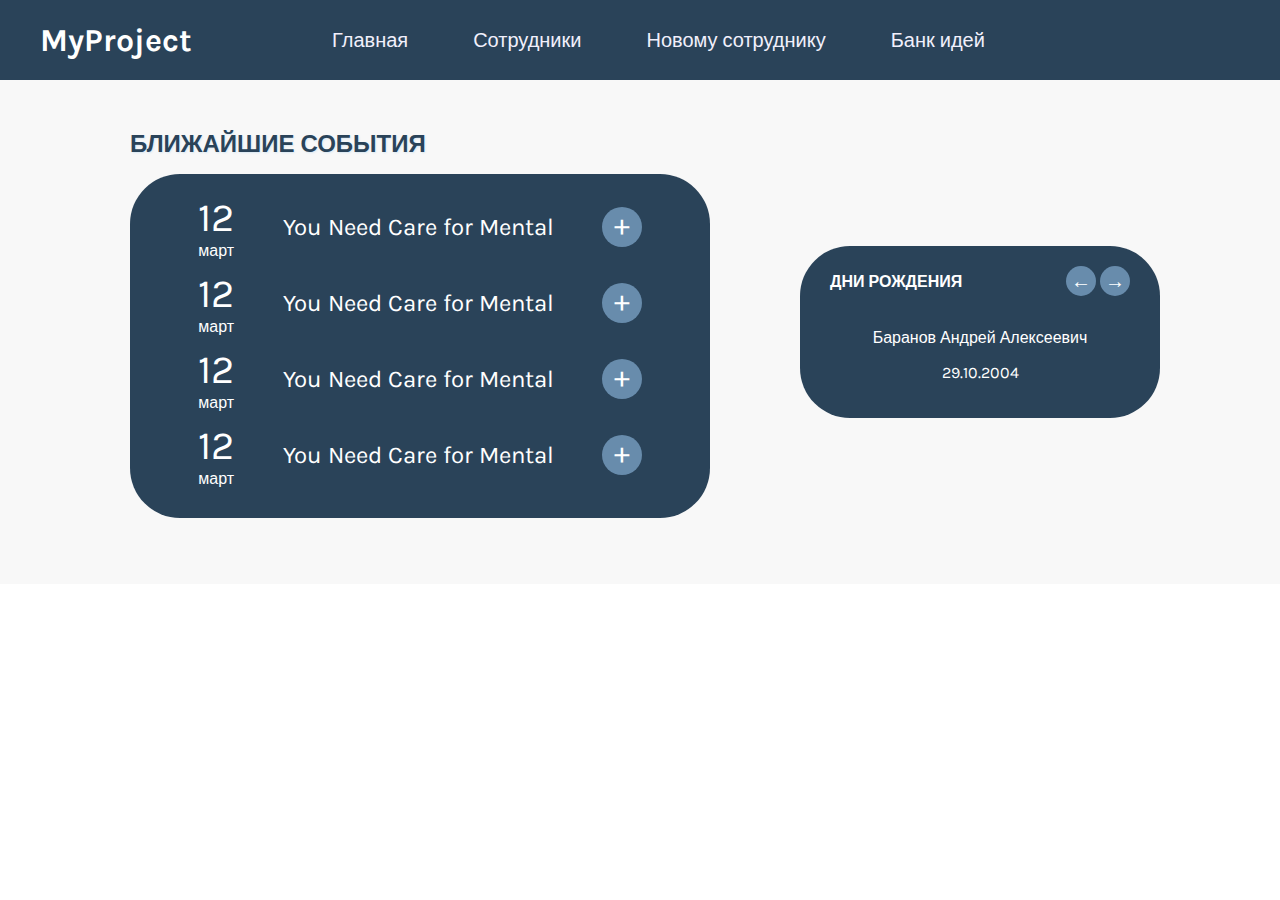
==== index.html @ ff68810d "Add files via upload" ====
<!DOCTYPE html>
<html lang="en">

<head>
    <meta charset="UTF-8">
    <meta name="viewport" content="width=device-width, initial-scale=1.0">
    <title>MyProject</title>
    <link rel="stylesheet" href="style.css">
    <script src="script.js" defer></script>
</head>

<body>

    <header class="header">
        <div class="container">
            <div class="header__inner">
                <a href="#" class="header__logo ">
                    MyProject
                    <!-- <img src="" alt="" class="logo__image"> -->
                </a>
                <nav class="header-menu">
                    <ul class="header-menu__list">
                        <li class="header-menu__item"><a href="index.html" class="header-menu__link">Главная</a></li>
                        <li class="header-menu__item"><a href="person.html" class="header-menu__link">Сотрудники</a>
                        </li>
                        <!-- <li class="header-menu__item"><a href="#" class="header-menu__link">Документы</a></li> -->
                        <!-- <li class="header-menu__item"><a href="#" class="header-menu__link">Чат</a></li> -->

                        <li class="header-menu__item"><a href="#" class="header-menu__link">Новому сотруднику</a></li>
                        <li class="header-menu__item"><a href="#" class="header-menu__link">Банк идей</a></li>
                    </ul>
                </nav>
                <div class="burger">
                    <span></span>
                </div>

            </div>
        </div>
    </header>

    <main>


        <div class="info">
            <div class="container">
                <div class="info__inner">

                    <div class="info-calendar">
                        <div class="info-calendar__logo logo">Ближайшие события</div>
                        <ul class="info-calendar__list">
                            <li class="info-calendar__item">
                                <div class="info-calendar__date">
                                    <p class="day">12</p>
                                    <p class="month">март</p>
                                </div>
                                <p class="info-calendar__text">You Need Care for Mental</p>
                                <a href="#" class="plus__btn">+</a>
                            </li>
                            <li class="info-calendar__item">
                                <div class="info-calendar__date">
                                    <p class="day">12</p>
                                    <p class="month">март</p>
                                </div>
                                <p class="info-calendar__text">You Need Care for Mental</p>
                                <a href="#" class="plus__btn">+</a>
                            </li>
                            <li class="info-calendar__item">
                                <div class="info-calendar__date">
                                    <p class="day">12</p>
                                    <p class="month">март</p>
                                </div>
                                <p class="info-calendar__text">You Need Care for Mental</p>
                                <a href="#" class="plus__btn">+</a>
                            </li>
                            <li class="info-calendar__item">
                                <div class="info-calendar__date">
                                    <p class="day">12</p>
                                    <p class="month">март</p>
                                </div>
                                <p class="info-calendar__text">You Need Care
                                    for Mental
                                </p>
                                <a href="#" class="plus__btn">+</a>
                            </li>



                        </ul>
                    </div>

                    <div class="info-age">
                        <div class="info-age__navigation">
                            <div class="info-age__logo logo">Дни рождения</div>
                            <div class="navigation__btn">
                                <a href="#" class="early__btn btn">←</a>
                                <a href="#" class="next__btn btn">→</a>
                            </div>

                        </div>
                        <div>
                            <ul class="info-age__list">
                                <li class="info-age__item">

                                    <img src="https://i.pinimg.com/736x/79/c1/62/79c16268868eb9fced9c3214aab15311.jpg"
                                        alt="" class="info-age__img">


                                    <p class="info-age__text">Баранов Андрей Алексеевич</p>
                                    <p class="info-age__year">29.10.2004</p>
                                </li>
                            </ul>


                        </div>
                    </div>
                </div>
            </div>
        </div>
        <!-- <div class="news">
            <div class="container">
                <div class="news__logo logo">Последние новости</div>
                <div class="news__inner">
                    <div class="news__item item1">
                        <div class="news__foto"><img class="picture"
                                src="[data-uri]"
                                alt=""> </div>
                        <div class="news__text">
                            <div class="news__title">Перевод на электронную почту</div>
                            <p class="news__paragraph">100% работников fffffgfghgfh fdghtfh fhgfhfgh </p>
                            <a href="" class="news__link">Читать больше -></a>
                        </div>
                    </div>
                    <div class="news__item item3">
                        <div class="news__foto"><img class="picture"
                                src="[data-uri]"
                                alt=""></div>
                        <div class="news__text">
                            <div class="news__title">Перевод на электронную почту</div>
                            <p class="news__paragraph">100% работников переведены на новую электронную почту</p>
                            <a href="" class="news__link">Читать больше -></a>
                        </div>
                    </div>
                    <div class="news__item item1">
                        <div class="news__foto"><img class="picture"
                                src="https://encrypted-tbn0.gstatic.com/images?q=tbn:ANd9GcQX39yBTRbrdT2VwMCjglkIv1FUjASlWn9swQ&usqp=CAU"
                                alt=""></div>
                        <div class="news__text">
                            <div class="news__title">Перевод на электронную почту</div>
                            <p class="news__paragraph">100% работников переведены на новую электронную почту</p>
                            <a href="" class="news__link">Читать больше -></a>
                        </div>
                    </div>
                    <div class="news__item item2">
                        <div class="news__foto"><img class="picture"
                                src="[data-uri]"
                                alt=""></div>
                        <div class="news__text">
                            <div class="news__title">Перевод на электронную почту</div>
                            <p class="news__paragraph">100% работников переведены на новую электронную почту</p>
                            <a href="" class="news__link">Читать больше -></a>
                        </div>
                    </div>



                    <div class="news__item item3">
                        <div class="news__foto"><img class="picture"
                                src="[data-uri]"
                                alt=""></div>
                        <div class="news__text">
                            <div class="news__title">Перевод на электронную почту</div>
                            <p class="news__paragraph">100% работников переу</p>
                            <a href="" class="news__link">Читать больше -></a>
                        </div>
                    </div>
                    <div class="news__item item1">
                        <div class="news__foto"><img class="picture"
                                src="https://encrypted-tbn0.gstatic.com/images?q=tbn:ANd9GcS5I60uC5hzy6dGcmtaspJt8bwlleOa9reFJg&usqp=CAU"
                                alt=""></div>
                        <div class="news__text">
                            <div class="news__title">Перевод на электронную почту</div>
                            <p class="news__paragraph">100% работников переведены на новую электронную почту</p>
                            <a href="" class="news__link">Читать больше -></a>
                        </div>
                    </div>
                    <div class="news__item item2">
                        <div class="news__foto"><img class="picture"
                                src="https://encrypted-tbn0.gstatic.com/images?q=tbn:ANd9GcQ0isu0ItEBhpmp_G-MIfOWr3aFYAHd8tUQJA&usqp=CAU"
                                alt=""></div>
                        <div class="news__text">
                            <div class="news__title">Перевод на электронную почту</div>
                            <p class="news__paragraph">100% работников переведены на новую электронную почту</p>
                            <a href="" class="news__link">Читать больше -></a>
                        </div>
                    </div>
                    <div class="news__item item1">
                        <div class="news__foto"><img class="picture"
                                src="https://encrypted-tbn0.gstatic.com/images?q=tbn:ANd9GcT-EKjIs_dlsFrdu5AnT7IEPlWircNeVNRW9A&usqp=CAU"
                                alt=""></div>
                        <div class="news__text">
                            <div class="news__title">Перевод на электронную почту</div>
                            <p class="news__paragraph">100% работников переведены на новую электронную почту</p>
                            <a href="" class="news__link">Читать больше -></a>
                        </div>

                    </div>
                    <div>
                    </div>
                </div>
            </div>

        </div> -->
    </main>

    <!-- <footer class="footer">
        <div class="container">
            <div class="footer__inner">
                <div class="footer__text">
                    футер
                </div>
            </div>
        </div>
    </footer> -->


</body>

</html>
---- style.css ----
@import url("https://fonts.googleapis.com/css2?family=Karla:ital,wght@0,200..800;1,200..800&display=swap");
html {
  box-sizing: border-box;
}

*,
*::after,
*::before {
  box-sizing: inherit;
}

a {
  text-decoration: none; /*убрать подчеhкивание*/
  color: inherit; /*наследует цвет*/
}

ul {
  list-style: none; /*убрать точки у списка*/
}

.container {
  max-width: 1240px;
  margin: 0 auto;
  padding-left: 20px;
  padding-right: 20px;
  cursor: default;
}
body {
  font-family: "Karla", sans-serif;
  margin: 0px;
}

/* -----------------HEADER------------------------------ */
.open {
  display: flex !important;
}

.header {
  background-color: #2a4359;
  /* position: fixed; */
}
.header__inner {
  min-height: 80px;
  display: flex;
  align-items: center;
}
.header__logo {
  font-size: 32px;
  font-weight: bold;
  color: #ffffff;
}

.header-menu {
  margin: 0px 0px 0px 100px;
}

.header-menu__list {
  display: flex;
  gap: 0 65px; /*расстояние между элеметами 65px*/
}
.header-menu__item {
}

.header-menu__link {
  font-size: 20px;
  color: #f1f0fc;
}

.header-menu__link:hover {
  color: rgb(243, 175, 91);
}

/* БУРГЕР */
.burger {
  display: none;
  position: relative;
  z-index: 50;
  align-items: center;
  justify-content: flex-end;
  width: 30px;
  height: 30px;
}

.burger span {
  height: 2px;
  width: 80%;
  transform: scale(1);
  background-color: #ffffff;
}

.burger::before,
.burger::after {
  content: "";
  position: absolute;
  height: 2px;
  width: 100%;
  background-color: #ffffff;
  transition: all 0.3s ease 0s;
}

.burger::before {
  top: 0;
}

.burger::after {
  bottom: 0;
}

.burger.active span {
  transform: scale(0);
}

.burger.active::before {
  top: 50%;
  transform: rotate(-45deg) translate(0, -50%);
}

.burger.active::after {
  bottom: 50%;
  transform: rotate(45deg) translate(0, 50%);
}

@media (max-width: 1050px) {
  .burger {
    display: flex;
  }

  .header-menu {
    display: none;
    flex-direction: column;
    position: fixed;
    height: 50%;
    width: 100%;
    top: 0;
    bottom: 0;
    left: 0;
    right: 0;
    z-index: 50;
    overflow-y: auto;
    padding: 50px 40px;
    margin: 0;
    background-color: #2a4359;
    animation: burgerAnimation 0.4s;
  }
  .header-menu__list {
    flex-direction: column;
    row-gap: 30px;
  }
  .header-menu__item {
    padding-bottom: 5px;
    border-bottom: solid 1px white;
  }
  .header__inner {
    justify-content: space-between;
  }
}

@keyframes burgerAnimation {
  from {
    opacity: 0;
  }
  to {
    opacity: 1;
  }
}
/* ------------СОБЫТИЯ И ДНИ РОЖДЕНИЯ------------------------------------------ */

.info {
  padding: 40px 0 40px 0;
  background-color: #00000007;
}

.info__inner {
  display: flex;
  justify-content: space-evenly;
  align-items: center;
}

/* --------------СОБЫТИЯ--------------------- */

.info-calendar {
  width: 50%;
  max-height: 450px;
  padding: 10px;
}

.logo {
  font-size: 20px;
  font-weight: 600;
  text-transform: uppercase;
}

.info-calendar__logo {
  color: #2a4359;
  font-size: 24px;
  text-shadow: 1px 1px 2px rgb(217, 232, 243);
}

.info-calendar__list {
  padding: 20px;
  background-color: #2a4359;
  border-radius: 50px;
  color: #ffffff;
}

.info-calendar__item {
  display: flex;
  justify-content: space-evenly;
  align-items: center;

  margin-bottom: 10px;
}

.info-calendar__date {
  text-align: center;
}

.day {
  font-size: 40px;
  margin: 0px;
}

.month {
  margin: 0px;
}

.info-calendar__text {
  font-size: 24px;
  margin: 0px;
  max-width: 280px;
}

.plus__btn {
  border-radius: 50%;
  width: 40px;
  height: 40px;
  font-size: 30px;
  background-color: #688cac;
  color: #ffffff;
  text-align: center;
}

.plus__btn:hover {
  background-color: #c4b071;
  cursor: pointer;
}

@media (max-width: 1000px) {
  .info__inner {
    flex-direction: column;
    /* justify-content: space-evenly; */
    /* align-items: center; */
  }
  .info-calendar {
    width: 90%;
  }
  .info-calendar__item {
    justify-content: space-around;
    margin-bottom: 10px;
  }
}

@media (max-width: 650px) {
  .info {
    padding: 20px 0 20px 0;
    background-color: #00000007;
  }
  .info__inner {
  }
  .info-calendar {
    width: 100%;
    padding: 0;
  }
  .info-calendar__item {
    justify-content: space-between;
    /* margin-bottom: 5px; */
  }
  .info-calendar__logo {
    color: #2a4359;
    font-size: 18px;
    text-shadow: 1px 1px 2px rgb(217, 232, 243);
  }
  .info-calendar__text {
    font-size: 16px;
    margin: 0px;
    max-width: 280px;
    text-align: center;
  }
  .day {
    font-size: 20px;
    margin: 0px;
  }

  .plus__btn {
    border-radius: 50%;
    width: 30px;
    height: 30px;
    font-size: 20px;
    background-color: #688cac;
    color: #ffffff;
    text-align: center;
  }
}

/* --------------ДНИ РОЖДЕНИЯ------------------------------------------------- */

.info-age {
  padding: 20px;
  width: 30%;
  max-height: 400px;
  background-color: #2a4359;
  border-radius: 50px;
}
.info-age__navigation {
  display: flex;
  justify-content: space-between;
  align-items: center;
  padding: 0px 10px 0px 10px;
}

.info-age__logo {
  font-size: 16px;
  color: #ffffff;
}

.navigation__btn {
}
.early__btn {
}

.next__btn {
}

.btn {
  display: inline-flex;
  justify-content: center;
  align-items: center;
  border-radius: 50%;
  width: 30px;
  height: 30px;
  font-size: 20px;
  background-color: #688cac;
  color: #ffffff;
  /* font-weight: 900; */
}

.btn:hover {
  background-color: #c4b071;
  cursor: pointer;
}

.info-age__list {
  padding-left: 0px;
}

.info-age__item {
  display: flex;
  flex-direction: column;
  align-items: center;
  color: rgb(255, 255, 255);
}

.info-age__img {
  width: 200px;
  border-radius: 50%;
}

.info-age__text {
  margin-bottom: 0px;
  text-align: center;
}

.info-age__year {
  margin-bottom: 0px;
}

@media (max-width: 1000px) {
  .info-age {
    width: 60%;
  }
  .info-age__img {
    width: 200px;
  }
  .info-age__logo {
    font-size: 18px;
  }
}

@media (max-width: 650px) {
  .info-age {
    width: 100%;
  }
  .info-age__img {
    width: 100px;
  }
  .info-age__logo {
    font-size: 18px;
  }
}

/* ----------НОВОСТИ---------------------------------- */
.news {
  background-color: #2a4359;
  padding: 40px 0 40px 0;
  /* color: #000000; */
}

.news__inner {
  display: flex;
  flex-wrap: wrap;
  gap: 20px;
  justify-content: center;

  /* border: 10px solid #f1f0fc; */
}

.news__logo {
  text-align: center;
  padding: 20px 0px 20px 0px;
  font-size: 24px;
  margin-bottom: 30px;
  color: #ffffff;
}

.news__item {
  background-color: rgb(255, 255, 255);
  height: 270px;
  width: calc(25% - 15px);
  border: solid 4px #c4b071;

  padding: 15px;
  margin-bottom: 20px;
  display: flex;
  flex-direction: column;
  align-items: center;
  justify-content: center;
}

.item1 {
  border-radius: 80px;
}

.item2 {
  border-top-left-radius: 80px;
  border-bottom-right-radius: 80px;
  border-bottom-left-radius: 80px;
}

.item3 {
  border-top-left-radius: 80px;
  border-top-right-radius: 80px;
  border-bottom-right-radius: 80px;
}

.news__foto {
}

.picture {
  /* border-top-left-radius: 80px; */
  /* width: 100px; */
  height: 100px;
  padding-bottom: 10px;
}

.news__text {
  text-align: center;
}

.news__title {
}

.news__paragraph {
}

.news__link {
  text-transform: uppercase;
}

.news__link:hover {
  color: #c4b071;
}

/* -------------FOOTER---------------------- */
.footer {
  background-color: #3e5163;
}

.footer__inner {
  display: flex;
  height: 65px;
  justify-content: center; /*выравнивает по горизонтали по центру*/
  align-items: center; /*выравниет по вертикали по центру*/
}

.footer__text {
  color: #ffffff;
  font-size: 12px;
  letter-spacing: 0.3px; /*расстояние между буквами*/
}
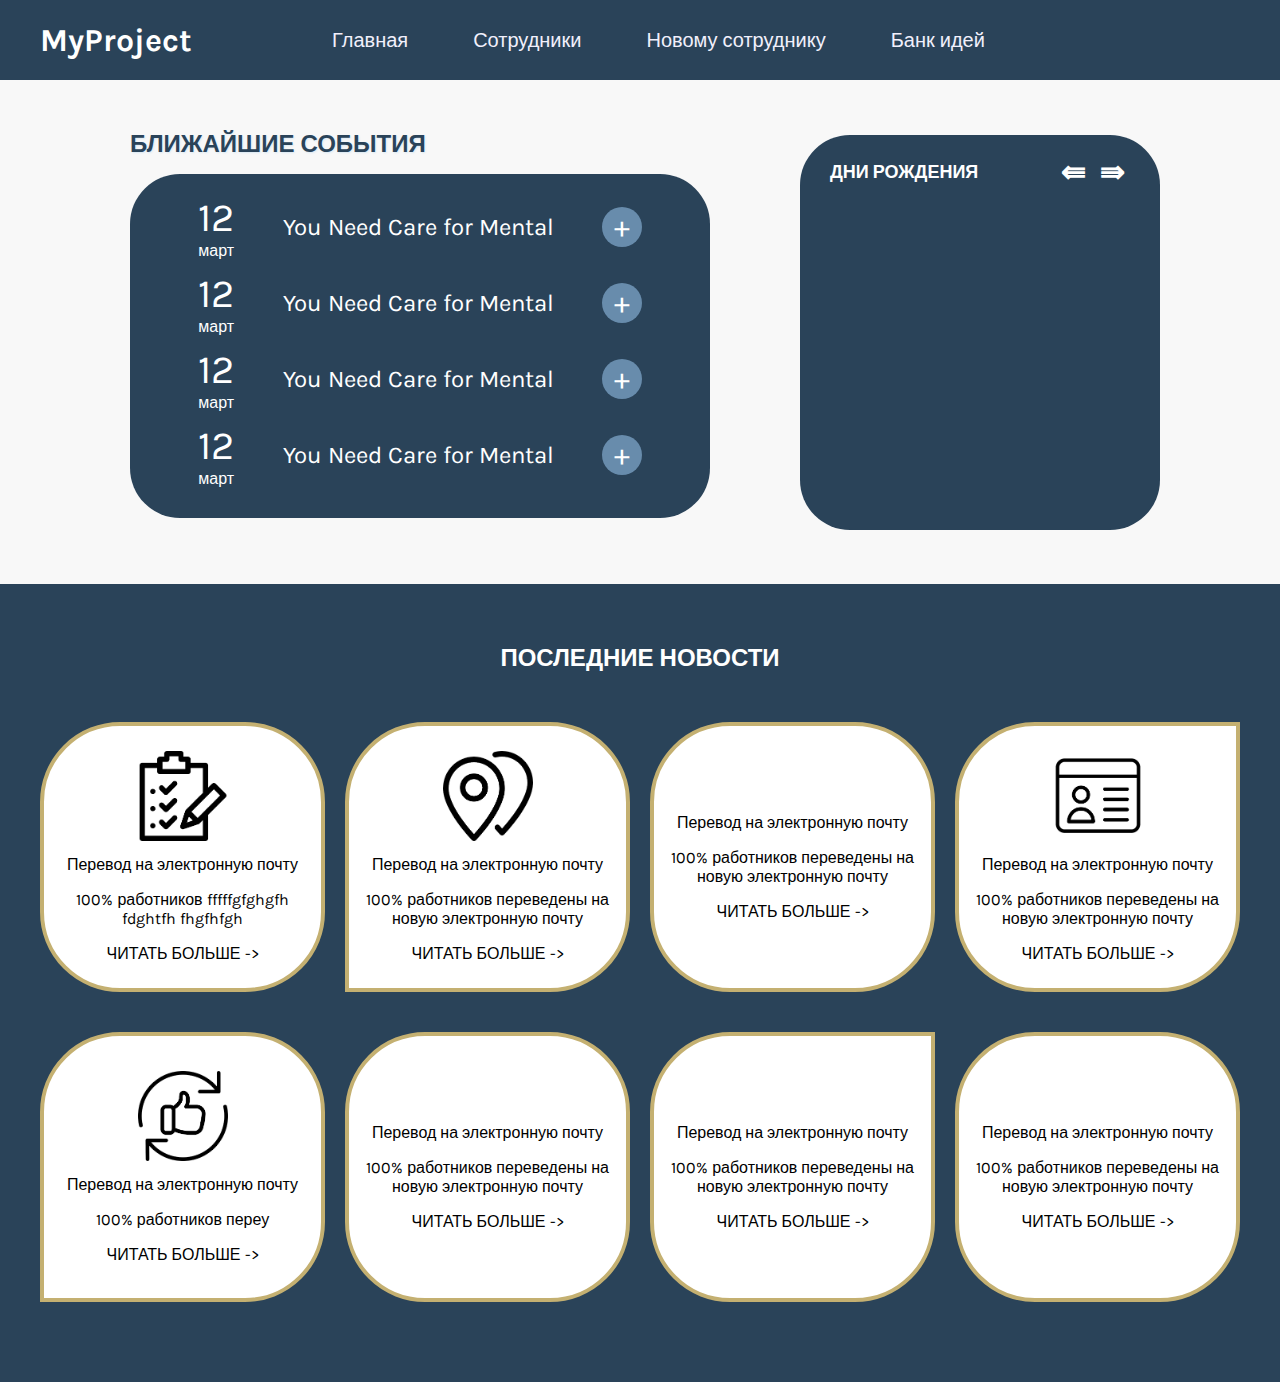
==== commit c5703e34: "Add files via upload" ====
--- a/index.html
+++ b/index.html
@@ -92,14 +92,14 @@
                         <div class="info-age__navigation">
                             <div class="info-age__logo logo">Дни рождения</div>
                             <div class="navigation__btn">
-                                <a href="#" class="early__btn btn">←</a>
-                                <a href="#" class="next__btn btn">→</a>
+                                <a href="#" class="early__btn btn">⇚</a>
+                                <a href="#" class="next__btn btn">⇛</a>
                             </div>
 
                         </div>
-                        <div>
-                            <ul class="info-age__list">
-                                <li class="info-age__item">
+                        <div class="slider">
+                            <ul class="info-age__list" id="age__list">
+                                <!-- <li class="info-age__item">
 
                                     <img src="https://i.pinimg.com/736x/79/c1/62/79c16268868eb9fced9c3214aab15311.jpg"
                                         alt="" class="info-age__img">
@@ -107,7 +107,7 @@
 
                                     <p class="info-age__text">Баранов Андрей Алексеевич</p>
                                     <p class="info-age__year">29.10.2004</p>
-                                </li>
+                                </li> -->
                             </ul>
 
 
@@ -116,7 +116,7 @@
                 </div>
             </div>
         </div>
-        <!-- <div class="news">
+        <div class="news">
             <div class="container">
                 <div class="news__logo logo">Последние новости</div>
                 <div class="news__inner">
@@ -209,7 +209,7 @@
                 </div>
             </div>
 
-        </div> -->
+        </div>
     </main>
 
     <!-- <footer class="footer">
--- a/style.css
+++ b/style.css
@@ -14,6 +14,13 @@
   color: inherit; /*наследует цвет*/
 }
 
+input,
+textarea,
+button,
+select,
+a {
+  -webkit-tap-highlight-color: transparent; /* убрать синее выделение вокруг кнопок*/
+}
 ul {
   list-style: none; /*убрать точки у списка*/
 }
@@ -48,6 +55,12 @@
   font-size: 32px;
   font-weight: bold;
   color: #ffffff;
+}
+
+@media (max-width: 650px) {
+  .header__logo {
+    font-size: 26px;
+  }
 }
 
 .header-menu {
@@ -129,7 +142,7 @@
     display: none;
     flex-direction: column;
     position: fixed;
-    height: 50%;
+    height: 40%;
     width: 100%;
     top: 0;
     bottom: 0;
@@ -145,6 +158,7 @@
   .header-menu__list {
     flex-direction: column;
     row-gap: 30px;
+    padding-left: 20px;
   }
   .header-menu__item {
     padding-bottom: 5px;
@@ -237,7 +251,9 @@
   font-size: 30px;
   background-color: #688cac;
   color: #ffffff;
-  text-align: center;
+  display: flex;
+  justify-content: center;
+  align-items: center;
 }
 
 .plus__btn:hover {
@@ -317,9 +333,12 @@
   align-items: center;
   padding: 0px 10px 0px 10px;
 }
-
+.slider {
+  height: 320px;
+  overflow: hidden;
+}
 .info-age__logo {
-  font-size: 16px;
+  font-size: 18px;
   color: #ffffff;
 }
 
@@ -336,28 +355,42 @@
   justify-content: center;
   align-items: center;
   border-radius: 50%;
-  width: 30px;
-  height: 30px;
-  font-size: 20px;
-  background-color: #688cac;
-  color: #ffffff;
-  /* font-weight: 900; */
+  width: 35px;
+  height: 35px;
+  font-size: 30px;
+  /* background-color: #688cac; */
+  font-weight: bold;
+  color: #ffffff;
+  position: relative;
+  outline: none;
+  /* text-shadow: rgb(255, 85, 0) 1px 0 10px; */
 }
 
 .btn:hover {
-  background-color: #c4b071;
+  color: #c4b071;
+  /* background-color: #c4b071; */
   cursor: pointer;
 }
 
 .info-age__list {
+  /* display: flex; */
+  /* flex-direction: row; */
   padding-left: 0px;
+  position: relative;
+  bottom: 0;
+  transition: bottom ease 1s;
+  /* bottom: 30px; */
 }
 
 .info-age__item {
+  /* border: 1px solid #688cac; */
+  height: 320px;
   display: flex;
   flex-direction: column;
   align-items: center;
+  text-align: center;
   color: rgb(255, 255, 255);
+  padding: 5px 0;
 }
 
 .info-age__img {
@@ -381,9 +414,6 @@
   .info-age__img {
     width: 200px;
   }
-  .info-age__logo {
-    font-size: 18px;
-  }
 }
 
 @media (max-width: 650px) {
@@ -394,7 +424,11 @@
     width: 100px;
   }
   .info-age__logo {
-    font-size: 18px;
+    font-size: 16px;
+  }
+  .slider {
+    height: 210px;
+    overflow: hidden;
   }
 }
 
@@ -480,6 +514,48 @@
   color: #c4b071;
 }
 
+@media (max-width: 1150px) {
+  .news__item {
+    width: calc(45% - 15px);
+  }
+}
+
+@media (max-width: 650px) {
+  .news {
+    padding: 30px 0 20px 0;
+  }
+  .news__logo {
+    padding: 0px;
+    font-size: 18px;
+    margin-bottom: 20px;
+  }
+  .news__item {
+    height: 240px;
+    width: calc(90% - 15px);
+    margin-bottom: 0px;
+  }
+  .picture {
+    height: 70px;
+  }
+  .news__paragraph {
+    font-size: 16px;
+  }
+  .news__link {
+    text-transform: uppercase;
+    font-size: 16px;
+  }
+}
+
+@media (max-width: 450px) {
+  .news__item {
+    height: 240px;
+    width: calc(100% - 15px);
+  }
+  .news__paragraph {
+    font-size: 14px;
+  }
+}
+
 /* -------------FOOTER---------------------- */
 .footer {
   background-color: #3e5163;
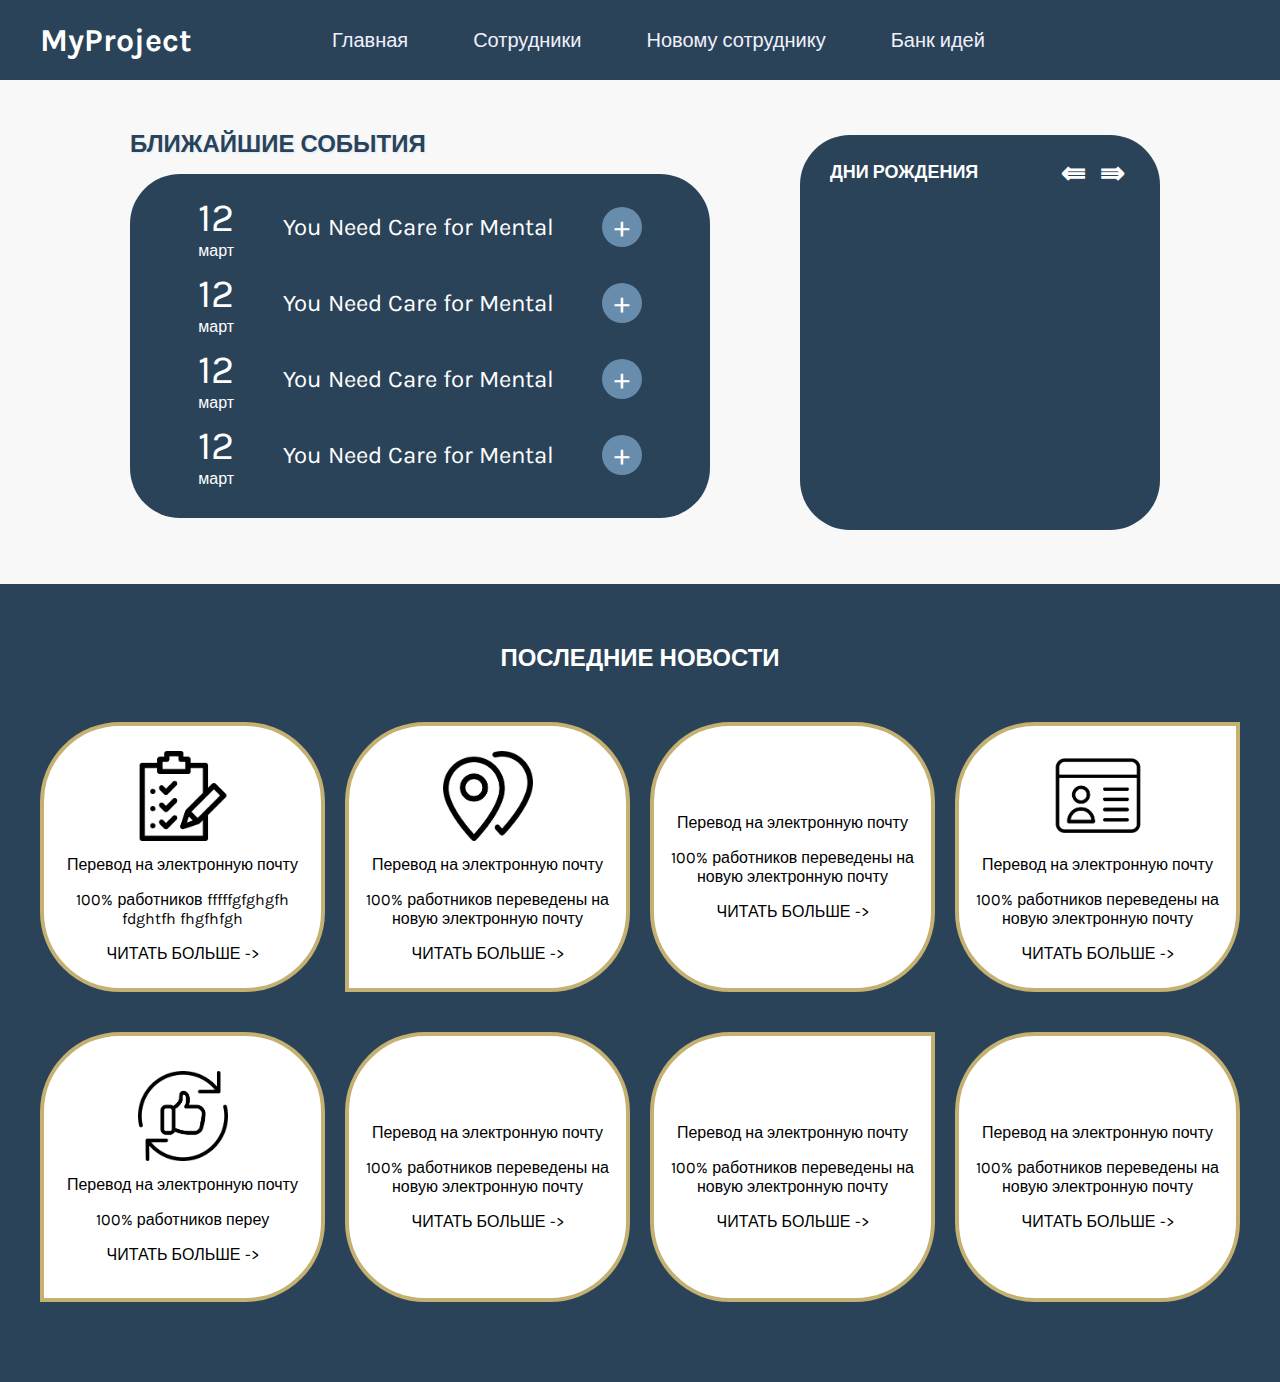
==== commit df3eb93a: "Add files via upload" ====
--- a/index.html
+++ b/index.html
@@ -92,8 +92,8 @@
                         <div class="info-age__navigation">
                             <div class="info-age__logo logo">Дни рождения</div>
                             <div class="navigation__btn">
-                                <a href="#" class="early__btn btn">⇚</a>
-                                <a href="#" class="next__btn btn">⇛</a>
+                                <button class="early__btn btn">⇚</button>
+                                <button href="#" class="next__btn btn">⇛</button>
                             </div>
 
                         </div>
--- a/style.css
+++ b/style.css
@@ -142,7 +142,7 @@
     display: none;
     flex-direction: column;
     position: fixed;
-    height: 40%;
+    height: 350px;
     width: 100%;
     top: 0;
     bottom: 0;
@@ -358,7 +358,8 @@
   width: 35px;
   height: 35px;
   font-size: 30px;
-  /* background-color: #688cac; */
+  background-color: #2a4359;
+  border: 0;
   font-weight: bold;
   color: #ffffff;
   position: relative;
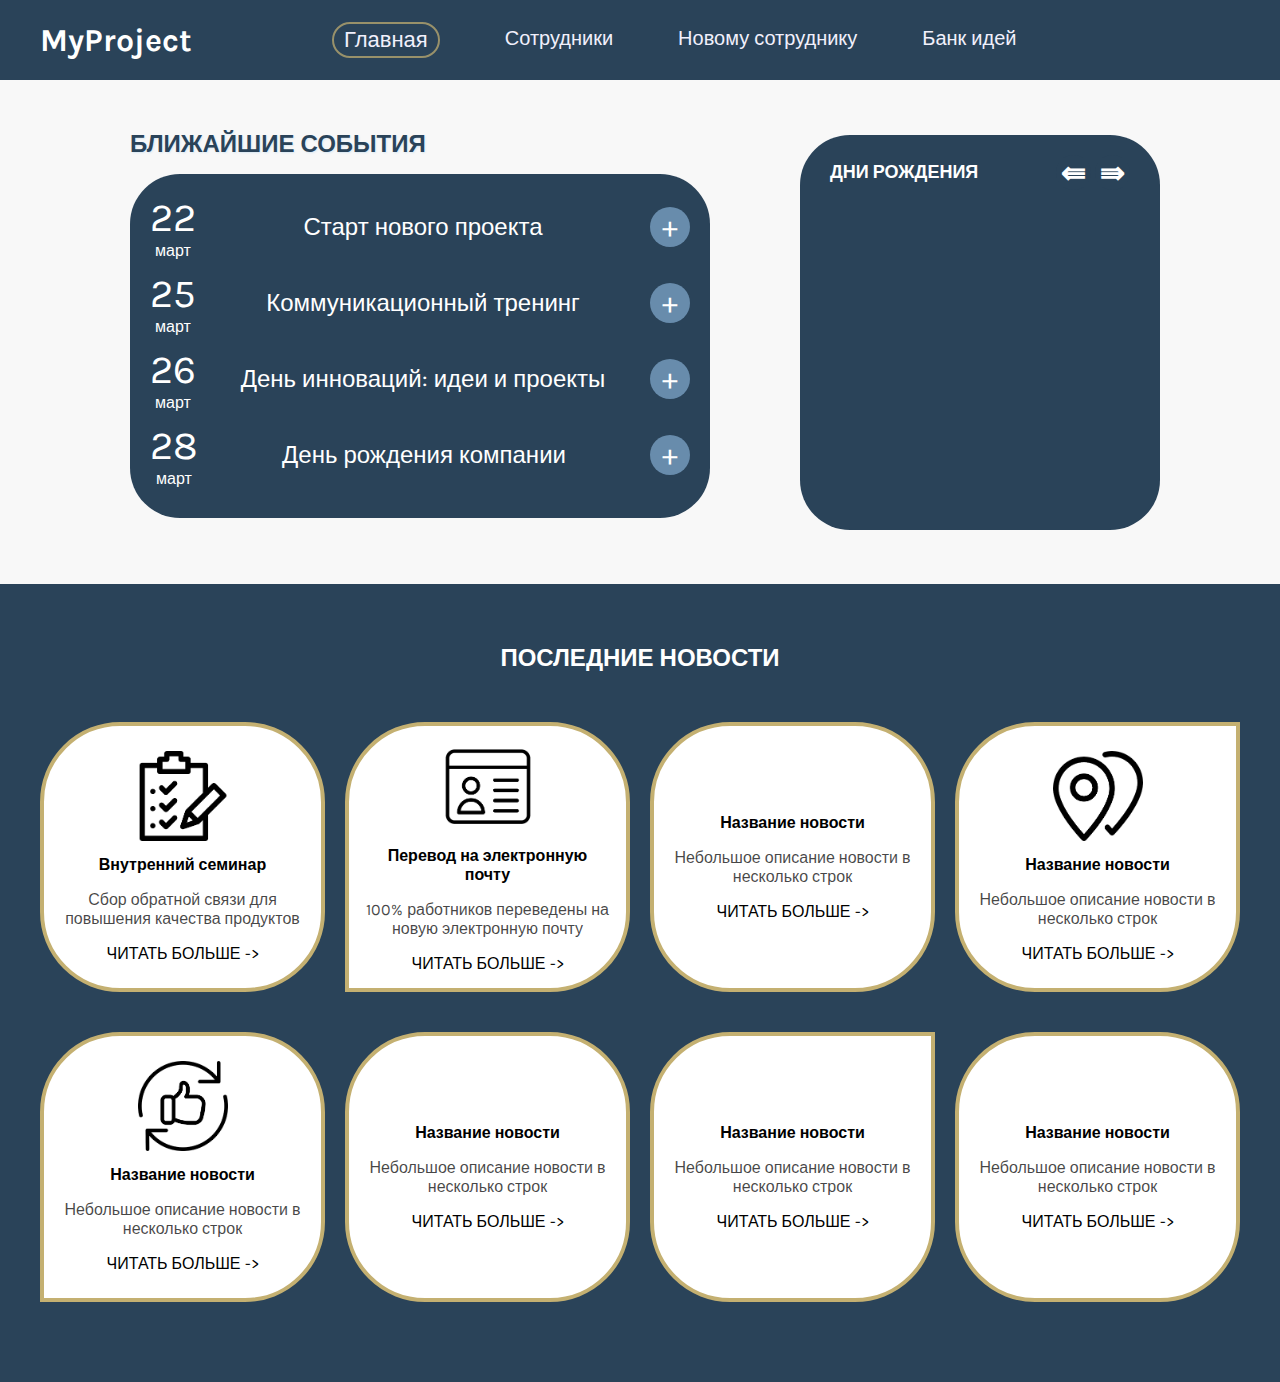
==== commit c7a7d05d: "Add files via upload" ====
--- a/index.html
+++ b/index.html
@@ -20,14 +20,17 @@
                 </a>
                 <nav class="header-menu">
                     <ul class="header-menu__list">
-                        <li class="header-menu__item"><a href="index.html" class="header-menu__link">Главная</a></li>
+                        <li class="header-menu__item"><a href="index.html" class="header-menu__link"
+                                id="main__link">Главная</a></li>
                         <li class="header-menu__item"><a href="person.html" class="header-menu__link">Сотрудники</a>
                         </li>
                         <!-- <li class="header-menu__item"><a href="#" class="header-menu__link">Документы</a></li> -->
                         <!-- <li class="header-menu__item"><a href="#" class="header-menu__link">Чат</a></li> -->
 
-                        <li class="header-menu__item"><a href="#" class="header-menu__link">Новому сотруднику</a></li>
-                        <li class="header-menu__item"><a href="#" class="header-menu__link">Банк идей</a></li>
+                        <li class="header-menu__item"><a href="#" class="header-menu__link" id="newPerson__link">Новому
+                                сотруднику</a></li>
+                        <li class="header-menu__item"><a href="#" class="header-menu__link" id="idea__link">Банк
+                                идей</a></li>
                     </ul>
                 </nav>
                 <div class="burger">
@@ -50,35 +53,34 @@
                         <ul class="info-calendar__list">
                             <li class="info-calendar__item">
                                 <div class="info-calendar__date">
-                                    <p class="day">12</p>
-                                    <p class="month">март</p>
-                                </div>
-                                <p class="info-calendar__text">You Need Care for Mental</p>
-                                <a href="#" class="plus__btn">+</a>
-                            </li>
-                            <li class="info-calendar__item">
-                                <div class="info-calendar__date">
-                                    <p class="day">12</p>
-                                    <p class="month">март</p>
-                                </div>
-                                <p class="info-calendar__text">You Need Care for Mental</p>
-                                <a href="#" class="plus__btn">+</a>
-                            </li>
-                            <li class="info-calendar__item">
-                                <div class="info-calendar__date">
-                                    <p class="day">12</p>
-                                    <p class="month">март</p>
-                                </div>
-                                <p class="info-calendar__text">You Need Care for Mental</p>
-                                <a href="#" class="plus__btn">+</a>
-                            </li>
-                            <li class="info-calendar__item">
-                                <div class="info-calendar__date">
-                                    <p class="day">12</p>
-                                    <p class="month">март</p>
-                                </div>
-                                <p class="info-calendar__text">You Need Care
-                                    for Mental
+                                    <p class="day">22</p>
+                                    <p class="month">март</p>
+                                </div>
+                                <p class="info-calendar__text">Старт нового проекта</p>
+                                <a href="#" class="plus__btn">+</a>
+                            </li>
+                            <li class="info-calendar__item">
+                                <div class="info-calendar__date">
+                                    <p class="day">25</p>
+                                    <p class="month">март</p>
+                                </div>
+                                <p class="info-calendar__text">Коммуникационный тренинг</p>
+                                <a href="#" class="plus__btn">+</a>
+                            </li>
+                            <li class="info-calendar__item">
+                                <div class="info-calendar__date">
+                                    <p class="day">26</p>
+                                    <p class="month">март</p>
+                                </div>
+                                <p class="info-calendar__text">День инноваций: идеи и проекты</p>
+                                <a href="#" class="plus__btn">+</a>
+                            </li>
+                            <li class="info-calendar__item">
+                                <div class="info-calendar__date">
+                                    <p class="day">28</p>
+                                    <p class="month">март</p>
+                                </div>
+                                <p class="info-calendar__text">День рождения компании
                                 </p>
                                 <a href="#" class="plus__btn">+</a>
                             </li>
@@ -93,7 +95,7 @@
                             <div class="info-age__logo logo">Дни рождения</div>
                             <div class="navigation__btn">
                                 <button class="early__btn btn">⇚</button>
-                                <button href="#" class="next__btn btn">⇛</button>
+                                <button class="next__btn btn">⇛</button>
                             </div>
 
                         </div>
@@ -125,14 +127,14 @@
                                 src="[data-uri]"
                                 alt=""> </div>
                         <div class="news__text">
-                            <div class="news__title">Перевод на электронную почту</div>
-                            <p class="news__paragraph">100% работников fffffgfghgfh fdghtfh fhgfhfgh </p>
+                            <div class="news__title">Внутренний семинар</div>
+                            <p class="news__paragraph">Сбор обратной связи для повышения качества продуктов </p>
                             <a href="" class="news__link">Читать больше -></a>
                         </div>
                     </div>
                     <div class="news__item item3">
                         <div class="news__foto"><img class="picture"
-                                src="[data-uri]"
+                                src="[data-uri]"
                                 alt=""></div>
                         <div class="news__text">
                             <div class="news__title">Перевод на электронную почту</div>
@@ -145,18 +147,18 @@
                                 src="https://encrypted-tbn0.gstatic.com/images?q=tbn:ANd9GcQX39yBTRbrdT2VwMCjglkIv1FUjASlWn9swQ&usqp=CAU"
                                 alt=""></div>
                         <div class="news__text">
-                            <div class="news__title">Перевод на электронную почту</div>
-                            <p class="news__paragraph">100% работников переведены на новую электронную почту</p>
+                            <div class="news__title">Название новости</div>
+                            <p class="news__paragraph">Небольшое описание новости в несколько строк</p>
                             <a href="" class="news__link">Читать больше -></a>
                         </div>
                     </div>
                     <div class="news__item item2">
                         <div class="news__foto"><img class="picture"
-                                src="[data-uri]"
-                                alt=""></div>
-                        <div class="news__text">
-                            <div class="news__title">Перевод на электронную почту</div>
-                            <p class="news__paragraph">100% работников переведены на новую электронную почту</p>
+                                src="[data-uri]"
+                                alt=""></div>
+                        <div class="news__text">
+                            <div class="news__title">Название новости</div>
+                            <p class="news__paragraph">Небольшое описание новости в несколько строк</p>
                             <a href="" class="news__link">Читать больше -></a>
                         </div>
                     </div>
@@ -168,8 +170,8 @@
                                 src="[data-uri]"
                                 alt=""></div>
                         <div class="news__text">
-                            <div class="news__title">Перевод на электронную почту</div>
-                            <p class="news__paragraph">100% работников переу</p>
+                            <div class="news__title">Название новости</div>
+                            <p class="news__paragraph">Небольшое описание новости в несколько строк</p>
                             <a href="" class="news__link">Читать больше -></a>
                         </div>
                     </div>
@@ -178,8 +180,8 @@
                                 src="https://encrypted-tbn0.gstatic.com/images?q=tbn:ANd9GcS5I60uC5hzy6dGcmtaspJt8bwlleOa9reFJg&usqp=CAU"
                                 alt=""></div>
                         <div class="news__text">
-                            <div class="news__title">Перевод на электронную почту</div>
-                            <p class="news__paragraph">100% работников переведены на новую электронную почту</p>
+                            <div class="news__title">Название новости</div>
+                            <p class="news__paragraph">Небольшое описание новости в несколько строк</p>
                             <a href="" class="news__link">Читать больше -></a>
                         </div>
                     </div>
@@ -188,8 +190,8 @@
                                 src="https://encrypted-tbn0.gstatic.com/images?q=tbn:ANd9GcQ0isu0ItEBhpmp_G-MIfOWr3aFYAHd8tUQJA&usqp=CAU"
                                 alt=""></div>
                         <div class="news__text">
-                            <div class="news__title">Перевод на электронную почту</div>
-                            <p class="news__paragraph">100% работников переведены на новую электронную почту</p>
+                            <div class="news__title">Название новости</div>
+                            <p class="news__paragraph">Небольшое описание новости в несколько строк</p>
                             <a href="" class="news__link">Читать больше -></a>
                         </div>
                     </div>
@@ -198,8 +200,8 @@
                                 src="https://encrypted-tbn0.gstatic.com/images?q=tbn:ANd9GcT-EKjIs_dlsFrdu5AnT7IEPlWircNeVNRW9A&usqp=CAU"
                                 alt=""></div>
                         <div class="news__text">
-                            <div class="news__title">Перевод на электронную почту</div>
-                            <p class="news__paragraph">100% работников переведены на новую электронную почту</p>
+                            <div class="news__title">Название новости</div>
+                            <p class="news__paragraph">Небольшое описание новости в несколько строк</p>
                             <a href="" class="news__link">Читать больше -></a>
                         </div>
 
--- a/style.css
+++ b/style.css
@@ -80,8 +80,37 @@
 }
 
 .header-menu__link:hover {
-  color: rgb(243, 175, 91);
-}
+  color: #edd37e;
+}
+
+#main__link {
+  padding: 3px 10px;
+  margin-bottom: 10px;
+  font-size: 22px;
+  border: 2px solid #c4b171b6;
+  border-radius: 20px;
+}
+#person__link {
+  padding: 3px 10px;
+  margin-bottom: 10px;
+  font-size: 22px;
+  border: 2px solid #c4b171b6;
+  border-radius: 20px;
+}
+/* #newPerson__link {
+  padding: 3px 10px;
+  margin-bottom: 10px;
+  font-size: 22px;
+  border: 2px solid #c4b171b6;
+  border-radius: 20px;
+}
+#idea__link {
+  padding: 3px 10px;
+  margin-bottom: 10px;
+  font-size: 22px;
+  border: 2px solid #c4b171b6;
+  border-radius: 20px;
+} */
 
 /* БУРГЕР */
 .burger {
@@ -161,7 +190,7 @@
     padding-left: 20px;
   }
   .header-menu__item {
-    padding-bottom: 5px;
+    padding-bottom: 10px;
     border-bottom: solid 1px white;
   }
   .header__inner {
@@ -219,7 +248,7 @@
 
 .info-calendar__item {
   display: flex;
-  justify-content: space-evenly;
+  justify-content: space-between;
   align-items: center;
 
   margin-bottom: 10px;
@@ -241,7 +270,8 @@
 .info-calendar__text {
   font-size: 24px;
   margin: 0px;
-  max-width: 280px;
+  max-width: 370px;
+  text-align: center;
 }
 
 .plus__btn {
@@ -271,7 +301,7 @@
     width: 90%;
   }
   .info-calendar__item {
-    justify-content: space-around;
+    justify-content: space-between;
     margin-bottom: 10px;
   }
 }
@@ -289,6 +319,7 @@
   }
   .info-calendar__item {
     justify-content: space-between;
+
     /* margin-bottom: 5px; */
   }
   .info-calendar__logo {
@@ -299,7 +330,7 @@
   .info-calendar__text {
     font-size: 16px;
     margin: 0px;
-    max-width: 280px;
+    /* max-width: 160px; */
     text-align: center;
   }
   .day {
@@ -315,6 +346,11 @@
     background-color: #688cac;
     color: #ffffff;
     text-align: center;
+  }
+}
+@media (max-width: 460px) {
+  .info-calendar__text {
+    max-width: 160px;
   }
 }
 
@@ -396,6 +432,7 @@
 
 .info-age__img {
   width: 200px;
+  /* height: 200px; */
   border-radius: 50%;
 }
 
@@ -423,6 +460,7 @@
   }
   .info-age__img {
     width: 100px;
+    /* height: 100px; */
   }
   .info-age__logo {
     font-size: 16px;
@@ -502,9 +540,11 @@
 }
 
 .news__title {
+  font-weight: 600;
 }
 
 .news__paragraph {
+  color: #000000ba;
 }
 
 .news__link {
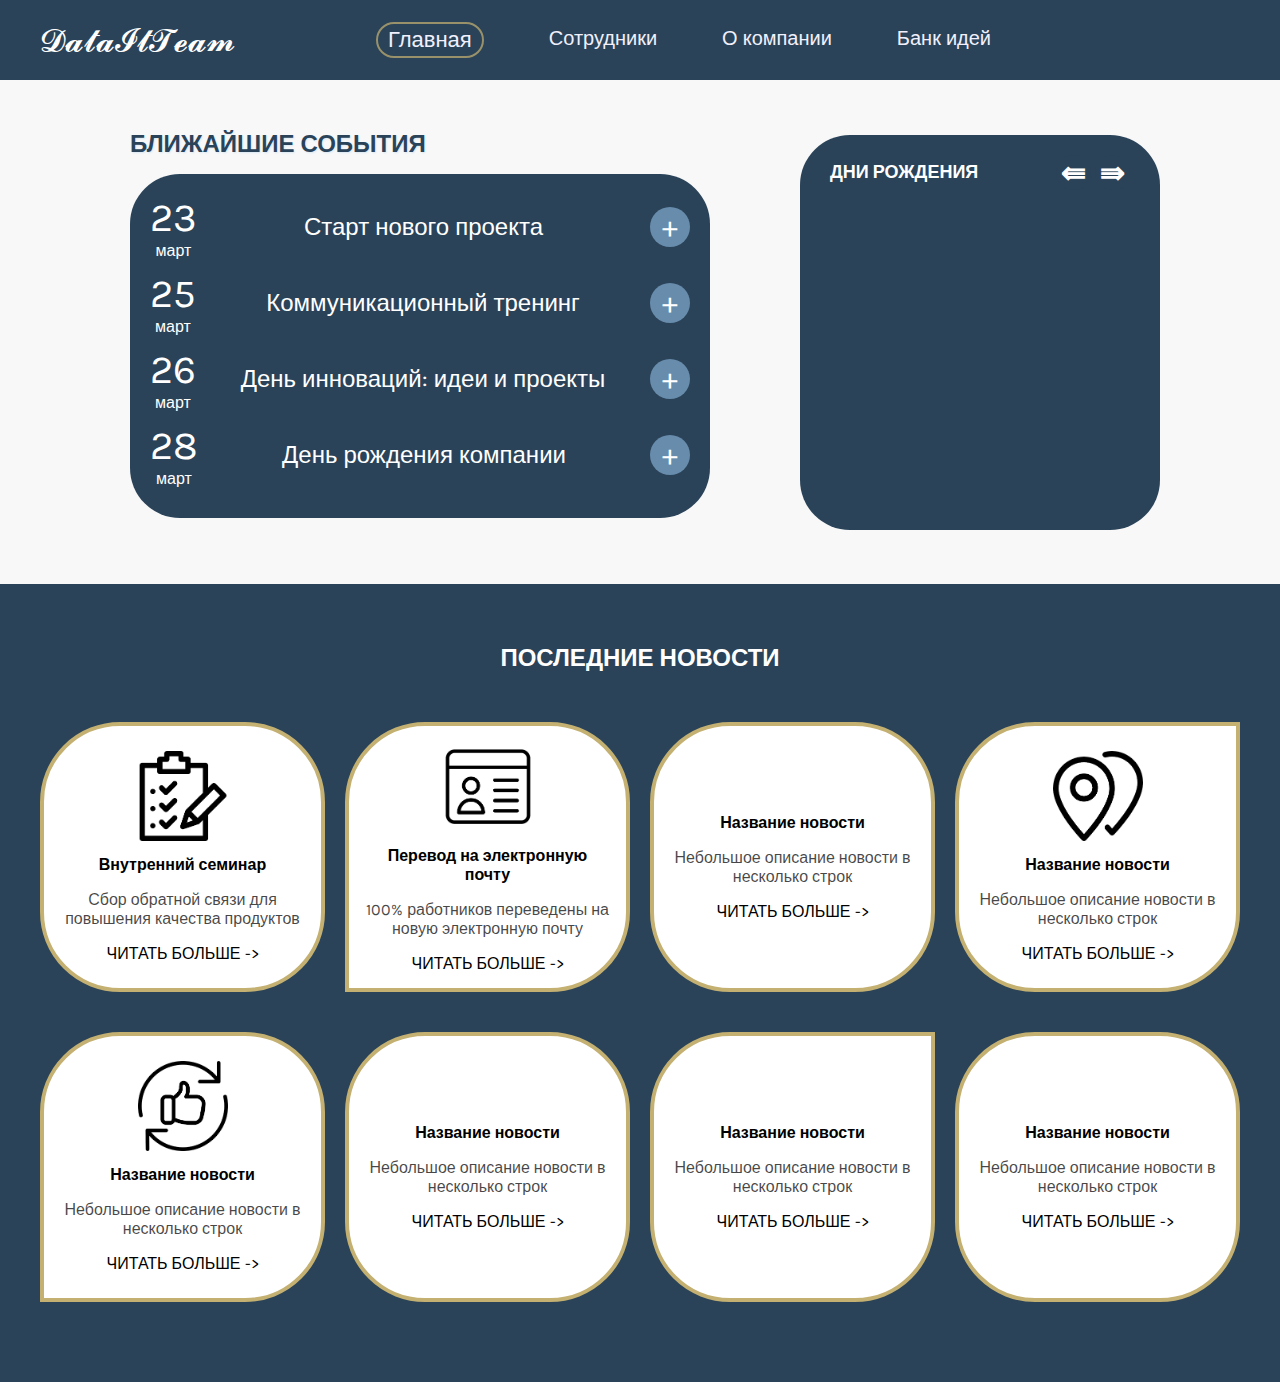
==== commit 1f40884e: "Add files via upload" ====
--- a/index.html
+++ b/index.html
@@ -15,7 +15,7 @@
         <div class="container">
             <div class="header__inner">
                 <a href="#" class="header__logo ">
-                    MyProject
+                    𝓓𝓪𝓽𝓪𝓘𝓽𝓣𝓮𝓪𝓶
                     <!-- <img src="" alt="" class="logo__image"> -->
                 </a>
                 <nav class="header-menu">
@@ -27,9 +27,9 @@
                         <!-- <li class="header-menu__item"><a href="#" class="header-menu__link">Документы</a></li> -->
                         <!-- <li class="header-menu__item"><a href="#" class="header-menu__link">Чат</a></li> -->
 
-                        <li class="header-menu__item"><a href="#" class="header-menu__link" id="newPerson__link">Новому
-                                сотруднику</a></li>
-                        <li class="header-menu__item"><a href="#" class="header-menu__link" id="idea__link">Банк
+                        <li class="header-menu__item"><a href="#" class="header-menu__link" id="newPerson__link">О
+                                компании</a></li>
+                        <li class="header-menu__item"><a href="idea.html" class="header-menu__link">Банк
                                 идей</a></li>
                     </ul>
                 </nav>
@@ -53,7 +53,7 @@
                         <ul class="info-calendar__list">
                             <li class="info-calendar__item">
                                 <div class="info-calendar__date">
-                                    <p class="day">22</p>
+                                    <p class="day">23</p>
                                     <p class="month">март</p>
                                 </div>
                                 <p class="info-calendar__text">Старт нового проекта</p>
--- a/style.css
+++ b/style.css
@@ -53,7 +53,7 @@
 }
 .header__logo {
   font-size: 32px;
-  font-weight: bold;
+  /* font-weight: bold; */
   color: #ffffff;
 }
 
@@ -103,14 +103,14 @@
   font-size: 22px;
   border: 2px solid #c4b171b6;
   border-radius: 20px;
-}
+}*/
 #idea__link {
   padding: 3px 10px;
   margin-bottom: 10px;
   font-size: 22px;
   border: 2px solid #c4b171b6;
   border-radius: 20px;
-} */
+}
 
 /* БУРГЕР */
 .burger {
@@ -603,14 +603,14 @@
 }
 
 .footer__inner {
-  display: flex;
-  height: 65px;
-  justify-content: center; /*выравнивает по горизонтали по центру*/
-  align-items: center; /*выравниет по вертикали по центру*/
+  /* display: flex; */
+  /* height: 65px; */
+  /* justify-content: center; выравнивает по горизонтали по центру */
+  /* align-items: center; выравниет по вертикали по центру */
 }
 
 .footer__text {
-  color: #ffffff;
-  font-size: 12px;
-  letter-spacing: 0.3px; /*расстояние между буквами*/
-}
+  /* color: #ffffff; */
+  /* font-size: 12px; */
+  /* letter-spacing: 0.3px; расстояние между буквами */
+}
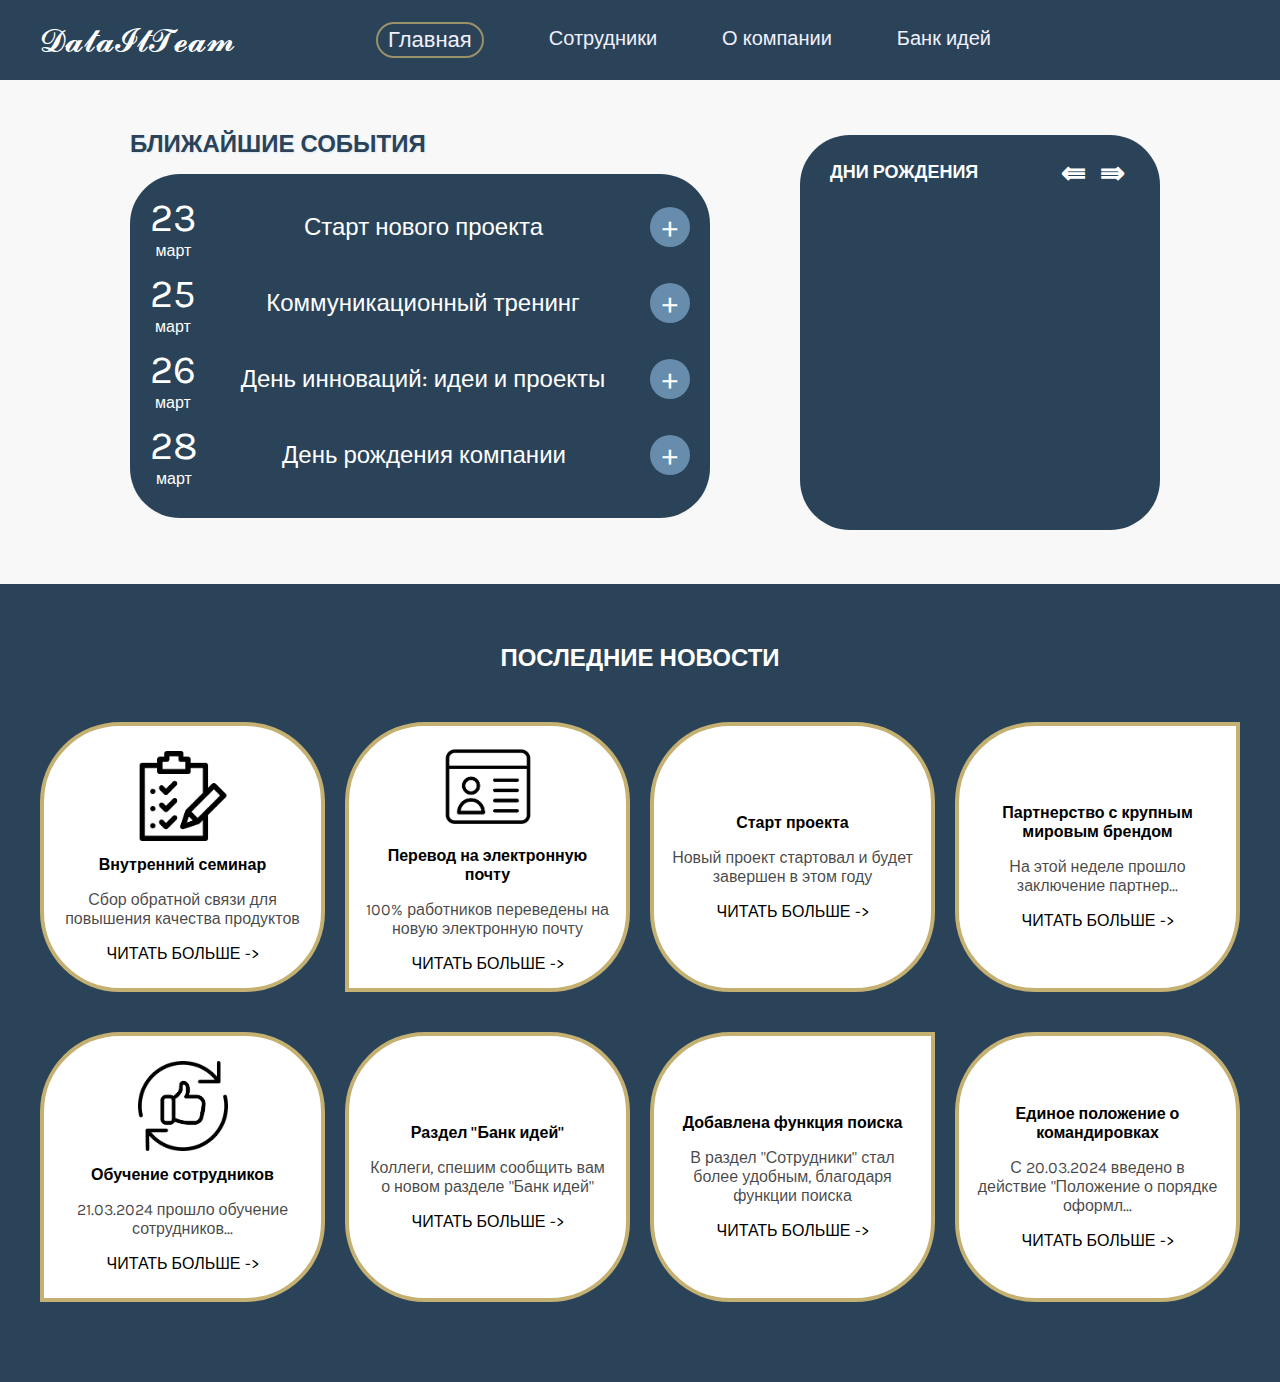
==== commit 95c67f45: "Add files via upload" ====
--- a/index.html
+++ b/index.html
@@ -4,7 +4,7 @@
 <head>
     <meta charset="UTF-8">
     <meta name="viewport" content="width=device-width, initial-scale=1.0">
-    <title>MyProject</title>
+    <title>Главная</title>
     <link rel="stylesheet" href="style.css">
     <script src="script.js" defer></script>
 </head>
@@ -27,7 +27,8 @@
                         <!-- <li class="header-menu__item"><a href="#" class="header-menu__link">Документы</a></li> -->
                         <!-- <li class="header-menu__item"><a href="#" class="header-menu__link">Чат</a></li> -->
 
-                        <li class="header-menu__item"><a href="#" class="header-menu__link" id="newPerson__link">О
+                        <li class="header-menu__item"><a href="job.html" class="header-menu__link"
+                                id="newPerson__link">О
                                 компании</a></li>
                         <li class="header-menu__item"><a href="idea.html" class="header-menu__link">Банк
                                 идей</a></li>
@@ -147,18 +148,19 @@
                                 src="https://encrypted-tbn0.gstatic.com/images?q=tbn:ANd9GcQX39yBTRbrdT2VwMCjglkIv1FUjASlWn9swQ&usqp=CAU"
                                 alt=""></div>
                         <div class="news__text">
-                            <div class="news__title">Название новости</div>
-                            <p class="news__paragraph">Небольшое описание новости в несколько строк</p>
+                            <div class="news__title">Старт проекта</div>
+                            <p class="news__paragraph">Новый проект стартовал и будет завершен в этом году</p>
                             <a href="" class="news__link">Читать больше -></a>
                         </div>
                     </div>
                     <div class="news__item item2">
                         <div class="news__foto"><img class="picture"
-                                src="[data-uri]"
-                                alt=""></div>
-                        <div class="news__text">
-                            <div class="news__title">Название новости</div>
-                            <p class="news__paragraph">Небольшое описание новости в несколько строк</p>
+                                src="https://encrypted-tbn0.gstatic.com/images?q=tbn:ANd9GcT5LUo7pApTdxv1Mz-19b2JI47ko1kIVfFQAw&usqp=CAU"
+                                alt=""></div>
+                        <div class="news__text">
+                            <div class="news__title">Партнерство с крупным мировым брендом</div>
+                            <p class="news__paragraph">На этой неделе прошло заключение партнер...
+                            </p>
                             <a href="" class="news__link">Читать больше -></a>
                         </div>
                     </div>
@@ -170,8 +172,8 @@
                                 src="[data-uri]"
                                 alt=""></div>
                         <div class="news__text">
-                            <div class="news__title">Название новости</div>
-                            <p class="news__paragraph">Небольшое описание новости в несколько строк</p>
+                            <div class="news__title">Обучение сотрудников</div>
+                            <p class="news__paragraph">21.03.2024 прошло обучение сотрудников...</p>
                             <a href="" class="news__link">Читать больше -></a>
                         </div>
                     </div>
@@ -180,8 +182,8 @@
                                 src="https://encrypted-tbn0.gstatic.com/images?q=tbn:ANd9GcS5I60uC5hzy6dGcmtaspJt8bwlleOa9reFJg&usqp=CAU"
                                 alt=""></div>
                         <div class="news__text">
-                            <div class="news__title">Название новости</div>
-                            <p class="news__paragraph">Небольшое описание новости в несколько строк</p>
+                            <div class="news__title">Раздел "Банк идей"</div>
+                            <p class="news__paragraph">Коллеги, спешим сообщить вам о новом разделе "Банк идей"</p>
                             <a href="" class="news__link">Читать больше -></a>
                         </div>
                     </div>
@@ -190,8 +192,9 @@
                                 src="https://encrypted-tbn0.gstatic.com/images?q=tbn:ANd9GcQ0isu0ItEBhpmp_G-MIfOWr3aFYAHd8tUQJA&usqp=CAU"
                                 alt=""></div>
                         <div class="news__text">
-                            <div class="news__title">Название новости</div>
-                            <p class="news__paragraph">Небольшое описание новости в несколько строк</p>
+                            <div class="news__title">Добавлена функция поиска</div>
+                            <p class="news__paragraph">В раздел "Сотрудники" стал более удобным, благодаря функции
+                                поиска</p>
                             <a href="" class="news__link">Читать больше -></a>
                         </div>
                     </div>
@@ -200,8 +203,9 @@
                                 src="https://encrypted-tbn0.gstatic.com/images?q=tbn:ANd9GcT-EKjIs_dlsFrdu5AnT7IEPlWircNeVNRW9A&usqp=CAU"
                                 alt=""></div>
                         <div class="news__text">
-                            <div class="news__title">Название новости</div>
-                            <p class="news__paragraph">Небольшое описание новости в несколько строк</p>
+                            <div class="news__title">Единое положение о командировках</div>
+                            <p class="news__paragraph">С 20.03.2024 введено в действие "Положение о порядке оформл...
+                            </p>
                             <a href="" class="news__link">Читать больше -></a>
                         </div>
 
--- a/style.css
+++ b/style.css
@@ -287,8 +287,9 @@
 }
 
 .plus__btn:hover {
-  background-color: #c4b071;
+  background-color: #c4b171cf;
   cursor: pointer;
+  /* box-shadow: 1px 1px 5px 5px #c4b071; */
 }
 
 @media (max-width: 1000px) {
